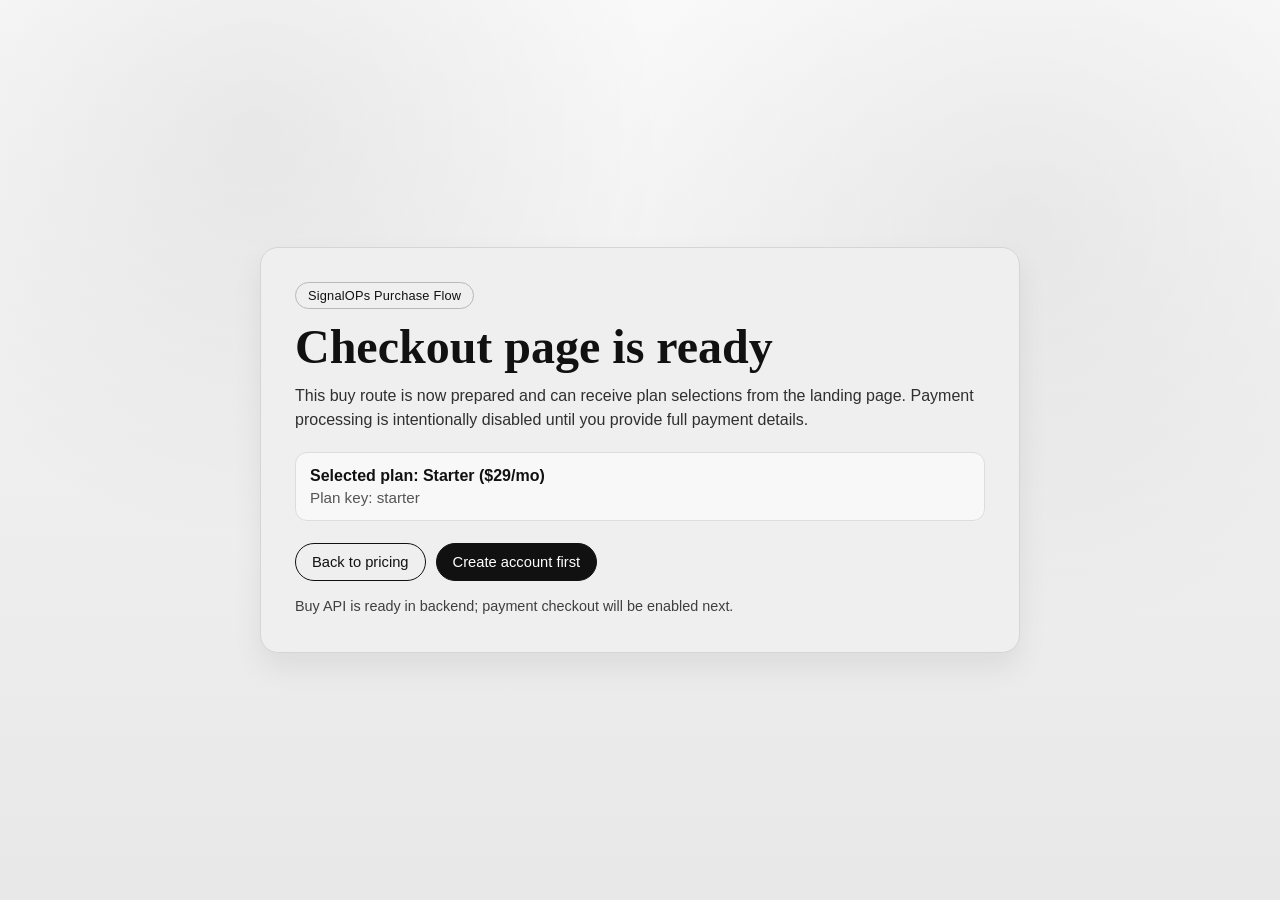
==== web/buy/index.html @ 2381d6da "Building SignalOps in the weekend." ====
<!DOCTYPE html>
<html lang="en">
<head>
  <meta charset="UTF-8" />
  <meta name="viewport" content="width=device-width, initial-scale=1.0" />
  <title>SignalOPs | Buy</title>
  <meta name="description" content="SignalOPs checkout preparation page." />
  <link rel="icon" type="image/svg+xml" href="/assets/favicon.svg" />
  <style>
    :root {
      --bg: #f3f3f3;
      --ink: #111111;
      --muted: #555555;
      --line: #d5d5d5;
      --card: #efefef;
      --radius: 18px;
      --shadow: 0 14px 30px rgba(0, 0, 0, 0.07);
    }

    * {
      box-sizing: border-box;
    }

    body {
      margin: 0;
      min-height: 100vh;
      font-family: "Manrope", "Segoe UI", sans-serif;
      color: var(--ink);
      background:
        radial-gradient(circle at 20% 15%, rgba(0, 0, 0, 0.06), transparent 32%),
        radial-gradient(circle at 80% 25%, rgba(0, 0, 0, 0.05), transparent 34%),
        linear-gradient(180deg, #f9f9f9 0%, #efefef 50%, #e8e8e8 100%);
      display: grid;
      place-items: center;
      padding: 24px;
    }

    .shell {
      width: min(760px, 100%);
      border: 1px solid var(--line);
      border-radius: var(--radius);
      box-shadow: var(--shadow);
      background: var(--card);
      padding: clamp(20px, 3vw, 34px);
    }

    .kicker {
      display: inline-block;
      border: 1px solid #b8b8b8;
      border-radius: 999px;
      font-size: 0.8rem;
      letter-spacing: 0.2px;
      padding: 5px 12px;
      margin-bottom: 0.8rem;
    }

    h1 {
      margin: 0;
      line-height: 1.05;
      font-size: clamp(1.9rem, 5vw, 3rem);
      font-family: "Georgia", serif;
    }

    p {
      color: #2f2f2f;
      line-height: 1.55;
      margin-top: 0.7rem;
      margin-bottom: 0;
    }

    .panel {
      margin-top: 1.2rem;
      padding: 14px;
      border-radius: 12px;
      background: #f8f8f8;
      border: 1px solid #dddddd;
    }

    .meta {
      font-size: 0.95rem;
      color: var(--muted);
      margin-top: 0.2rem;
    }

    .actions {
      margin-top: 1.4rem;
      display: flex;
      flex-wrap: wrap;
      gap: 10px;
    }

    .btn {
      text-decoration: none;
      color: #ffffff;
      background: var(--ink);
      border: 1px solid var(--ink);
      border-radius: 999px;
      padding: 10px 16px;
      font-size: 0.92rem;
    }

    .btn.ghost {
      color: var(--ink);
      background: transparent;
    }

    .status {
      margin-top: 0.9rem;
      font-size: 0.9rem;
      color: #3f3f3f;
      min-height: 1.2rem;
    }
  </style>
</head>
<body>
  <main class="shell">
    <div class="kicker">SignalOPs Purchase Flow</div>
    <h1>Checkout page is ready</h1>
    <p>
      This buy route is now prepared and can receive plan selections from the landing page.
      Payment processing is intentionally disabled until you provide full payment details.
    </p>

    <section class="panel">
      <strong id="planLabel">Selected plan: Starter</strong>
      <div class="meta" id="planMeta">Plan key: starter</div>
    </section>

    <div class="actions">
      <a class="btn ghost" href="/v1/#pricing">Back to pricing</a>
      <a class="btn" href="/login/#register">Create account first</a>
    </div>

    <p class="status" id="statusText">Checking buy API readiness...</p>
  </main>

  <script>
    (function () {
      var params = new URLSearchParams(window.location.search);
      var plan = (params.get("plan") || "starter").trim().toLowerCase();
      var labelMap = {
        free: "Free",
        starter: "Starter ($29/mo)",
        pro: "Pro ($99/mo)"
      };

      var planLabel = document.getElementById("planLabel");
      var planMeta = document.getElementById("planMeta");
      var statusText = document.getElementById("statusText");

      if (planLabel) {
        planLabel.textContent = "Selected plan: " + (labelMap[plan] || "Starter ($29/mo)");
      }
      if (planMeta) {
        planMeta.textContent = "Plan key: " + (labelMap[plan] ? plan : "starter");
      }

      fetch("/api/v1/buy?plan=" + encodeURIComponent(plan), { method: "GET" })
        .then(function (response) {
          if (!response.ok) {
            throw new Error("Buy API returned " + response.status);
          }
          return response.json();
        })
        .then(function (payload) {
          var message = payload && payload.message ? payload.message : "Buy API is ready.";
          if (statusText) {
            statusText.textContent = message;
          }
        })
        .catch(function () {
          if (statusText) {
            statusText.textContent = "Buy API is ready in backend; payment checkout will be enabled next.";
          }
        });
    })();
  </script>
</body>
</html>
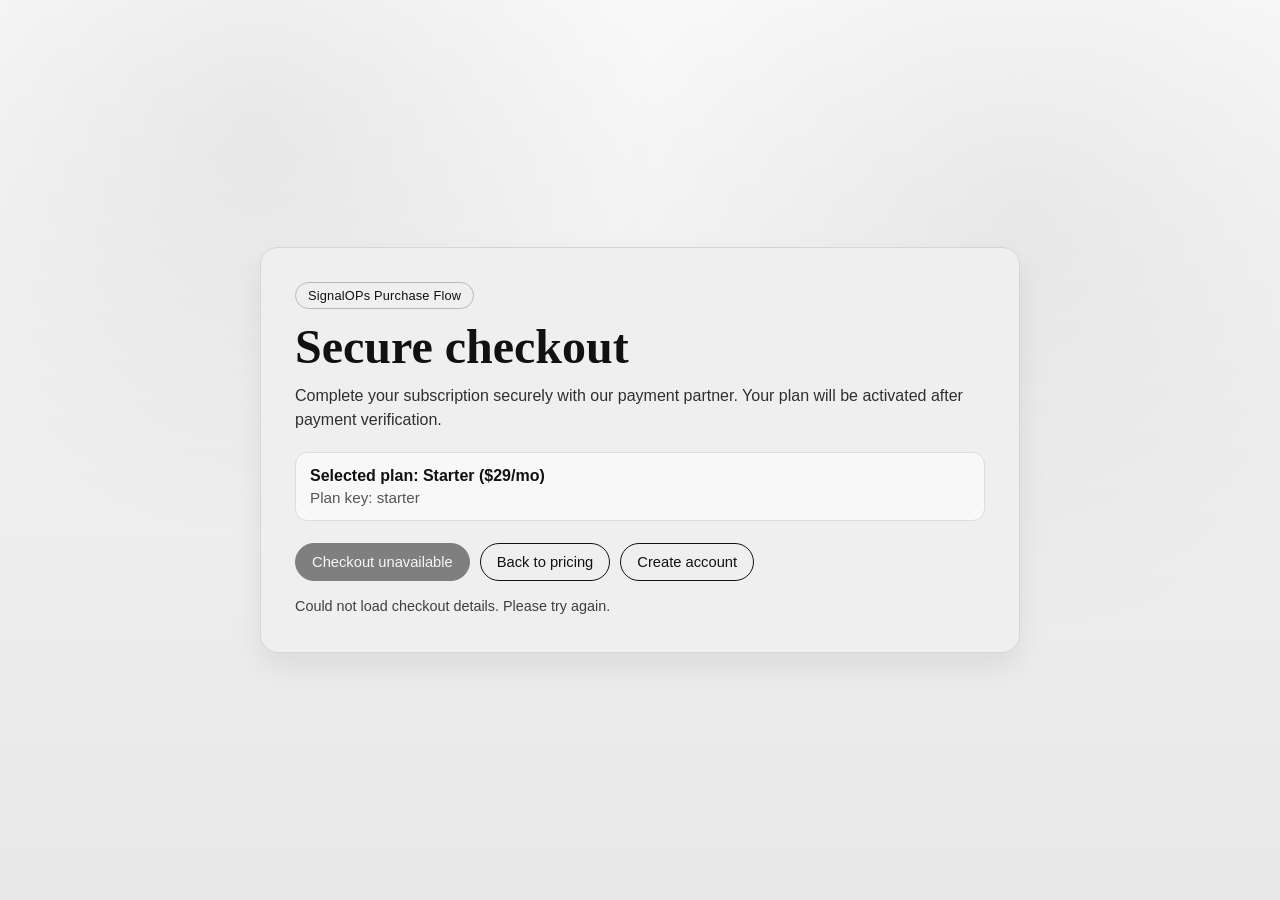
==== commit 3c973a6b: "Payment.. implementing. ongoing" ====
--- a/web/buy/index.html
+++ b/web/buy/index.html
@@ -3,177 +3,34 @@
 <head>
   <meta charset="UTF-8" />
   <meta name="viewport" content="width=device-width, initial-scale=1.0" />
-  <title>SignalOPs | Buy</title>
-  <meta name="description" content="SignalOPs checkout preparation page." />
+  <title>SignalOPs | Checkout</title>
+  <meta name="description" content="SignalOPs secure checkout page." />
   <link rel="icon" type="image/svg+xml" href="/assets/favicon.svg" />
-  <style>
-    :root {
-      --bg: #f3f3f3;
-      --ink: #111111;
-      --muted: #555555;
-      --line: #d5d5d5;
-      --card: #efefef;
-      --radius: 18px;
-      --shadow: 0 14px 30px rgba(0, 0, 0, 0.07);
-    }
-
-    * {
-      box-sizing: border-box;
-    }
-
-    body {
-      margin: 0;
-      min-height: 100vh;
-      font-family: "Manrope", "Segoe UI", sans-serif;
-      color: var(--ink);
-      background:
-        radial-gradient(circle at 20% 15%, rgba(0, 0, 0, 0.06), transparent 32%),
-        radial-gradient(circle at 80% 25%, rgba(0, 0, 0, 0.05), transparent 34%),
-        linear-gradient(180deg, #f9f9f9 0%, #efefef 50%, #e8e8e8 100%);
-      display: grid;
-      place-items: center;
-      padding: 24px;
-    }
-
-    .shell {
-      width: min(760px, 100%);
-      border: 1px solid var(--line);
-      border-radius: var(--radius);
-      box-shadow: var(--shadow);
-      background: var(--card);
-      padding: clamp(20px, 3vw, 34px);
-    }
-
-    .kicker {
-      display: inline-block;
-      border: 1px solid #b8b8b8;
-      border-radius: 999px;
-      font-size: 0.8rem;
-      letter-spacing: 0.2px;
-      padding: 5px 12px;
-      margin-bottom: 0.8rem;
-    }
-
-    h1 {
-      margin: 0;
-      line-height: 1.05;
-      font-size: clamp(1.9rem, 5vw, 3rem);
-      font-family: "Georgia", serif;
-    }
-
-    p {
-      color: #2f2f2f;
-      line-height: 1.55;
-      margin-top: 0.7rem;
-      margin-bottom: 0;
-    }
-
-    .panel {
-      margin-top: 1.2rem;
-      padding: 14px;
-      border-radius: 12px;
-      background: #f8f8f8;
-      border: 1px solid #dddddd;
-    }
-
-    .meta {
-      font-size: 0.95rem;
-      color: var(--muted);
-      margin-top: 0.2rem;
-    }
-
-    .actions {
-      margin-top: 1.4rem;
-      display: flex;
-      flex-wrap: wrap;
-      gap: 10px;
-    }
-
-    .btn {
-      text-decoration: none;
-      color: #ffffff;
-      background: var(--ink);
-      border: 1px solid var(--ink);
-      border-radius: 999px;
-      padding: 10px 16px;
-      font-size: 0.92rem;
-    }
-
-    .btn.ghost {
-      color: var(--ink);
-      background: transparent;
-    }
-
-    .status {
-      margin-top: 0.9rem;
-      font-size: 0.9rem;
-      color: #3f3f3f;
-      min-height: 1.2rem;
-    }
-  </style>
+  <link rel="stylesheet" href="css/styles.css" />
 </head>
 <body>
   <main class="shell">
     <div class="kicker">SignalOPs Purchase Flow</div>
-    <h1>Checkout page is ready</h1>
+    <h1>Secure checkout</h1>
     <p>
-      This buy route is now prepared and can receive plan selections from the landing page.
-      Payment processing is intentionally disabled until you provide full payment details.
+      Complete your subscription securely with our payment partner.
+      Your plan will be activated after payment verification.
     </p>
 
     <section class="panel">
-      <strong id="planLabel">Selected plan: Starter</strong>
+      <strong id="planLabel">Selected plan: Starter ($29/mo)</strong>
       <div class="meta" id="planMeta">Plan key: starter</div>
     </section>
 
     <div class="actions">
+      <a class="btn" id="checkoutBtn" href="#" aria-disabled="true">Continue to checkout</a>
       <a class="btn ghost" href="/v1/#pricing">Back to pricing</a>
-      <a class="btn" href="/login/#register">Create account first</a>
+      <a class="btn ghost" id="accountBtn" href="/login/#register">Create account</a>
     </div>
 
     <p class="status" id="statusText">Checking buy API readiness...</p>
   </main>
 
-  <script>
-    (function () {
-      var params = new URLSearchParams(window.location.search);
-      var plan = (params.get("plan") || "starter").trim().toLowerCase();
-      var labelMap = {
-        free: "Free",
-        starter: "Starter ($29/mo)",
-        pro: "Pro ($99/mo)"
-      };
-
-      var planLabel = document.getElementById("planLabel");
-      var planMeta = document.getElementById("planMeta");
-      var statusText = document.getElementById("statusText");
-
-      if (planLabel) {
-        planLabel.textContent = "Selected plan: " + (labelMap[plan] || "Starter ($29/mo)");
-      }
-      if (planMeta) {
-        planMeta.textContent = "Plan key: " + (labelMap[plan] ? plan : "starter");
-      }
-
-      fetch("/api/v1/buy?plan=" + encodeURIComponent(plan), { method: "GET" })
-        .then(function (response) {
-          if (!response.ok) {
-            throw new Error("Buy API returned " + response.status);
-          }
-          return response.json();
-        })
-        .then(function (payload) {
-          var message = payload && payload.message ? payload.message : "Buy API is ready.";
-          if (statusText) {
-            statusText.textContent = message;
-          }
-        })
-        .catch(function () {
-          if (statusText) {
-            statusText.textContent = "Buy API is ready in backend; payment checkout will be enabled next.";
-          }
-        });
-    })();
-  </script>
+  <script src="js/main.js"></script>
 </body>
 </html>
--- a/web/buy/css/styles.css
+++ b/web/buy/css/styles.css
@@ -0,0 +1,103 @@
+:root {
+  --bg: #f3f3f3;
+  --ink: #111111;
+  --muted: #555555;
+  --line: #d5d5d5;
+  --card: #efefef;
+  --radius: 18px;
+  --shadow: 0 14px 30px rgba(0, 0, 0, 0.07);
+}
+
+* {
+  box-sizing: border-box;
+}
+
+body {
+  margin: 0;
+  min-height: 100vh;
+  font-family: "Manrope", "Segoe UI", sans-serif;
+  color: var(--ink);
+  background:
+    radial-gradient(circle at 20% 15%, rgba(0, 0, 0, 0.06), transparent 32%),
+    radial-gradient(circle at 80% 25%, rgba(0, 0, 0, 0.05), transparent 34%),
+    linear-gradient(180deg, #f9f9f9 0%, #efefef 50%, #e8e8e8 100%);
+  display: grid;
+  place-items: center;
+  padding: 24px;
+}
+
+.shell {
+  width: min(760px, 100%);
+  border: 1px solid var(--line);
+  border-radius: var(--radius);
+  box-shadow: var(--shadow);
+  background: var(--card);
+  padding: clamp(20px, 3vw, 34px);
+}
+
+.kicker {
+  display: inline-block;
+  border: 1px solid #b8b8b8;
+  border-radius: 999px;
+  font-size: 0.8rem;
+  letter-spacing: 0.2px;
+  padding: 5px 12px;
+  margin-bottom: 0.8rem;
+}
+
+h1 {
+  margin: 0;
+  line-height: 1.05;
+  font-size: clamp(1.9rem, 5vw, 3rem);
+  font-family: "Georgia", serif;
+}
+
+p {
+  color: #2f2f2f;
+  line-height: 1.55;
+  margin-top: 0.7rem;
+  margin-bottom: 0;
+}
+
+.panel {
+  margin-top: 1.2rem;
+  padding: 14px;
+  border-radius: 12px;
+  background: #f8f8f8;
+  border: 1px solid #dddddd;
+}
+
+.meta {
+  font-size: 0.95rem;
+  color: var(--muted);
+  margin-top: 0.2rem;
+}
+
+.actions {
+  margin-top: 1.4rem;
+  display: flex;
+  flex-wrap: wrap;
+  gap: 10px;
+}
+
+.btn {
+  text-decoration: none;
+  color: #ffffff;
+  background: var(--ink);
+  border: 1px solid var(--ink);
+  border-radius: 999px;
+  padding: 10px 16px;
+  font-size: 0.92rem;
+}
+
+.btn.ghost {
+  color: var(--ink);
+  background: transparent;
+}
+
+.status {
+  margin-top: 0.9rem;
+  font-size: 0.9rem;
+  color: #3f3f3f;
+  min-height: 1.2rem;
+}
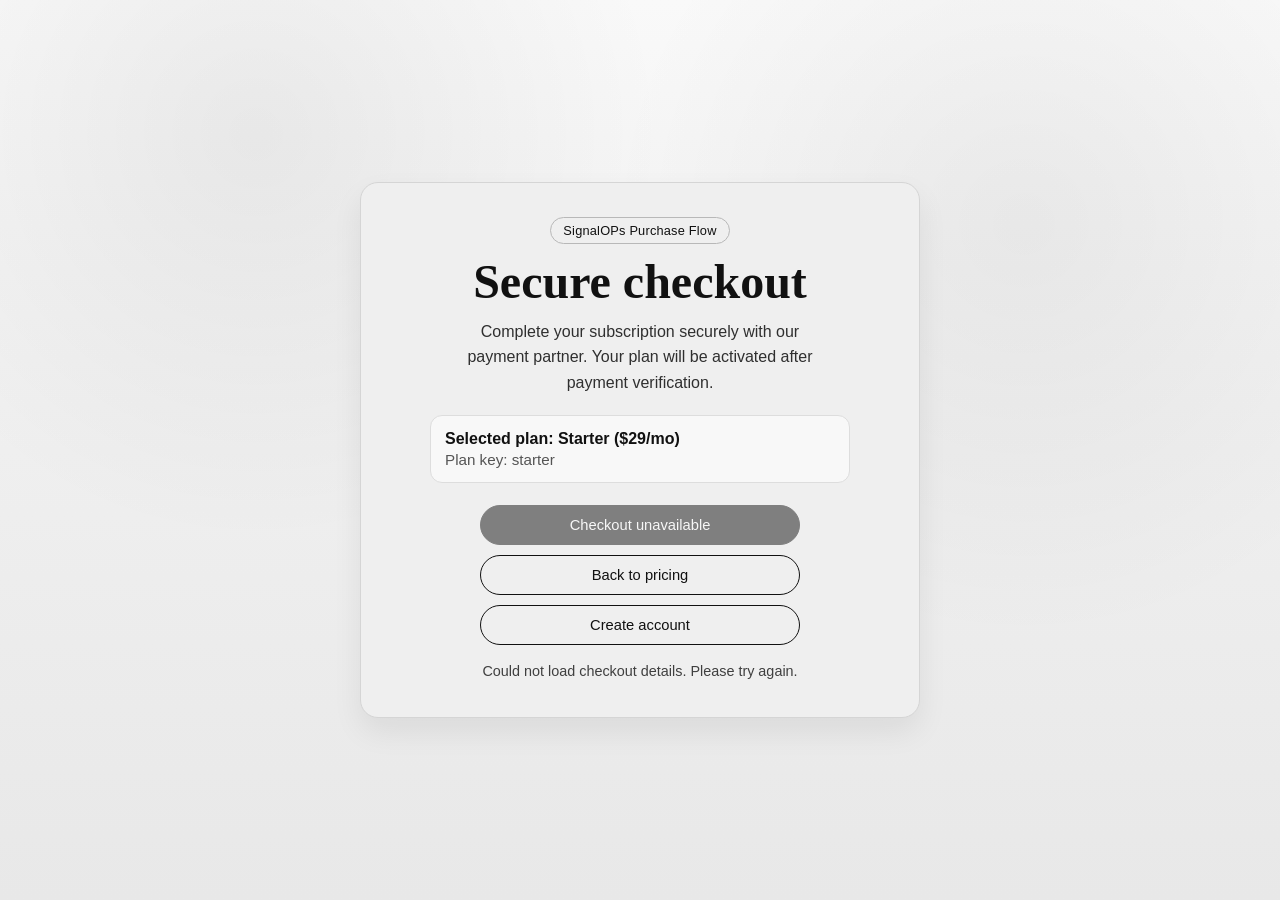
==== commit 8eb5c1cb: "Payment.. implementing. ongoing" ====
--- a/web/buy/index.html
+++ b/web/buy/index.html
@@ -12,7 +12,7 @@
   <main class="shell">
     <div class="kicker">SignalOPs Purchase Flow</div>
     <h1>Secure checkout</h1>
-    <p>
+    <p class="lead">
       Complete your subscription securely with our payment partner.
       Your plan will be activated after payment verification.
     </p>
--- a/web/buy/css/styles.css
+++ b/web/buy/css/styles.css
@@ -27,12 +27,16 @@
 }
 
 .shell {
-  width: min(760px, 100%);
+  width: min(560px, 100%);
   border: 1px solid var(--line);
   border-radius: var(--radius);
   box-shadow: var(--shadow);
   background: var(--card);
-  padding: clamp(20px, 3vw, 34px);
+  padding: clamp(22px, 3vw, 34px);
+  display: flex;
+  flex-direction: column;
+  align-items: center;
+  text-align: center;
 }
 
 .kicker {
@@ -48,23 +52,30 @@
 h1 {
   margin: 0;
   line-height: 1.05;
-  font-size: clamp(1.9rem, 5vw, 3rem);
+  font-size: clamp(2rem, 5vw, 3rem);
   font-family: "Georgia", serif;
 }
 
 p {
   color: #2f2f2f;
-  line-height: 1.55;
+  line-height: 1.6;
   margin-top: 0.7rem;
   margin-bottom: 0;
 }
 
+.lead {
+  max-width: 40ch;
+}
+
 .panel {
   margin-top: 1.2rem;
+  width: 100%;
+  max-width: 420px;
   padding: 14px;
   border-radius: 12px;
   background: #f8f8f8;
   border: 1px solid #dddddd;
+  text-align: left;
 }
 
 .meta {
@@ -76,8 +87,10 @@
 .actions {
   margin-top: 1.4rem;
   display: flex;
-  flex-wrap: wrap;
+  flex-direction: column;
+  align-items: center;
   gap: 10px;
+  width: 100%;
 }
 
 .btn {
@@ -86,8 +99,10 @@
   background: var(--ink);
   border: 1px solid var(--ink);
   border-radius: 999px;
-  padding: 10px 16px;
+  padding: 11px 16px;
   font-size: 0.92rem;
+  width: 100%;
+  max-width: 320px;
 }
 
 .btn.ghost {
@@ -100,4 +115,5 @@
   font-size: 0.9rem;
   color: #3f3f3f;
   min-height: 1.2rem;
+  max-width: 42ch;
 }
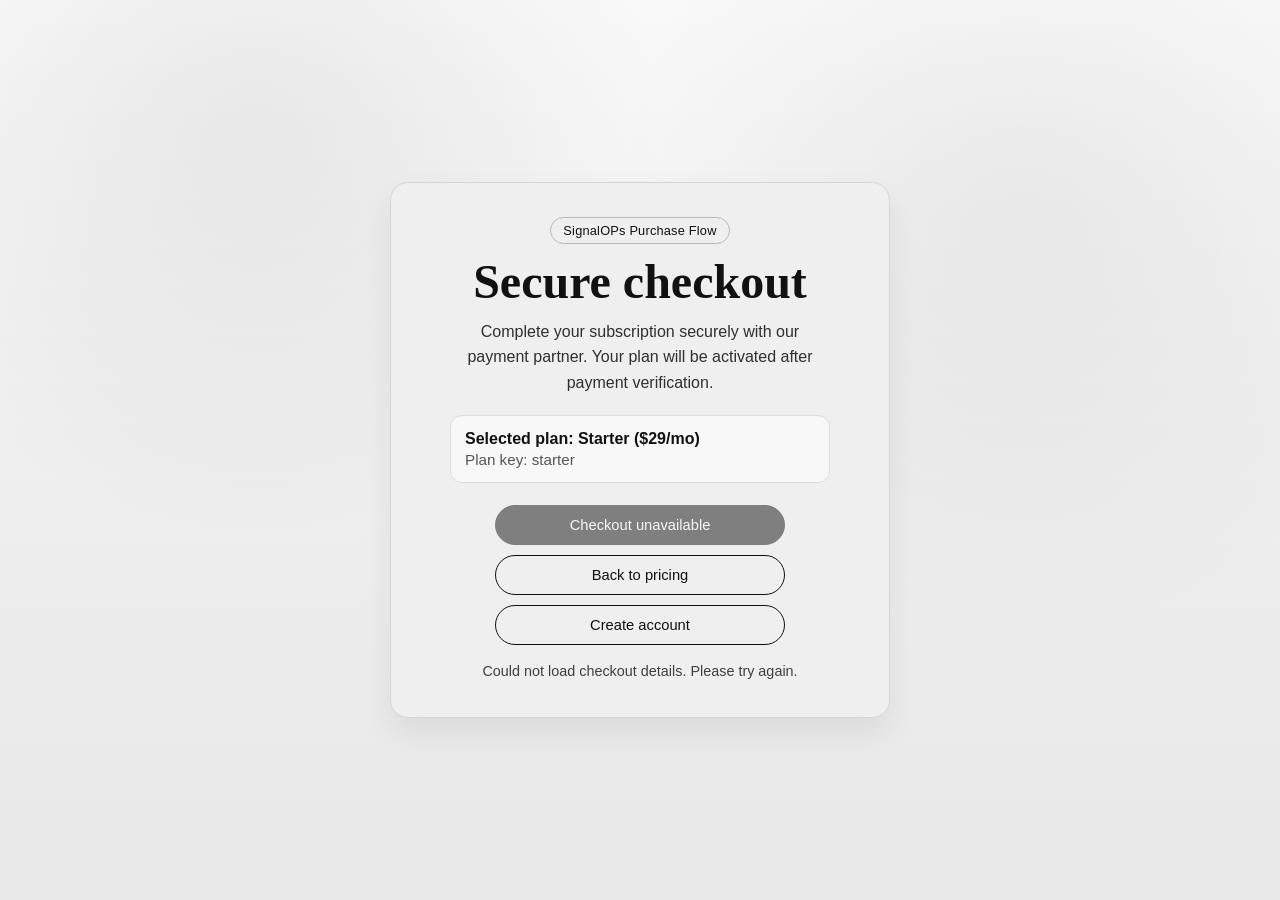
==== commit bdb2258d: "switched-to-inline-payment-not-payment-link.. implementing. ongoing" ====
--- a/web/buy/index.html
+++ b/web/buy/index.html
@@ -23,14 +23,16 @@
     </section>
 
     <div class="actions">
-      <a class="btn" id="checkoutBtn" href="#" aria-disabled="true">Continue to checkout</a>
+      <button class="btn" id="checkoutBtn" type="button" aria-disabled="true">Continue to checkout</button>
       <a class="btn ghost" href="/v1/#pricing">Back to pricing</a>
       <a class="btn ghost" id="accountBtn" href="/login/#register">Create account</a>
     </div>
 
     <p class="status" id="statusText">Checking buy API readiness...</p>
+    <div class="activation-badge is-hidden" id="activationBadge" aria-live="polite"></div>
   </main>
 
+  <script src="https://checkout.flutterwave.com/v3.js"></script>
   <script src="js/main.js"></script>
 </body>
 </html>
--- a/web/buy/css/styles.css
+++ b/web/buy/css/styles.css
@@ -27,7 +27,7 @@
 }
 
 .shell {
-  width: min(560px, 100%);
+  width: min(500px, 100%);
   border: 1px solid var(--line);
   border-radius: var(--radius);
   box-shadow: var(--shadow);
@@ -70,7 +70,7 @@
 .panel {
   margin-top: 1.2rem;
   width: 100%;
-  max-width: 420px;
+  max-width: 380px;
   padding: 14px;
   border-radius: 12px;
   background: #f8f8f8;
@@ -94,6 +94,7 @@
 }
 
 .btn {
+  appearance: none;
   text-decoration: none;
   color: #ffffff;
   background: var(--ink);
@@ -101,8 +102,10 @@
   border-radius: 999px;
   padding: 11px 16px;
   font-size: 0.92rem;
+  font-family: inherit;
+  cursor: pointer;
   width: 100%;
-  max-width: 320px;
+  max-width: 290px;
 }
 
 .btn.ghost {
@@ -117,3 +120,35 @@
   min-height: 1.2rem;
   max-width: 42ch;
 }
+
+.activation-badge {
+  margin-top: 0.65rem;
+  border: 1px solid #cdcdcd;
+  border-radius: 999px;
+  padding: 6px 12px;
+  font-size: 0.82rem;
+  letter-spacing: 0.1px;
+  color: #2a2a2a;
+  background: #f9f9f9;
+}
+
+.activation-badge.is-hidden {
+  display: none;
+}
+
+.activation-badge.is-pending {
+  border-color: #b7b7b7;
+  background: #f1f1f1;
+}
+
+.activation-badge.is-success {
+  border-color: #7a7a7a;
+  background: #e7e7e7;
+  color: #151515;
+}
+
+.activation-badge.is-error {
+  border-color: #9d9d9d;
+  background: #efefef;
+  color: #2d2d2d;
+}
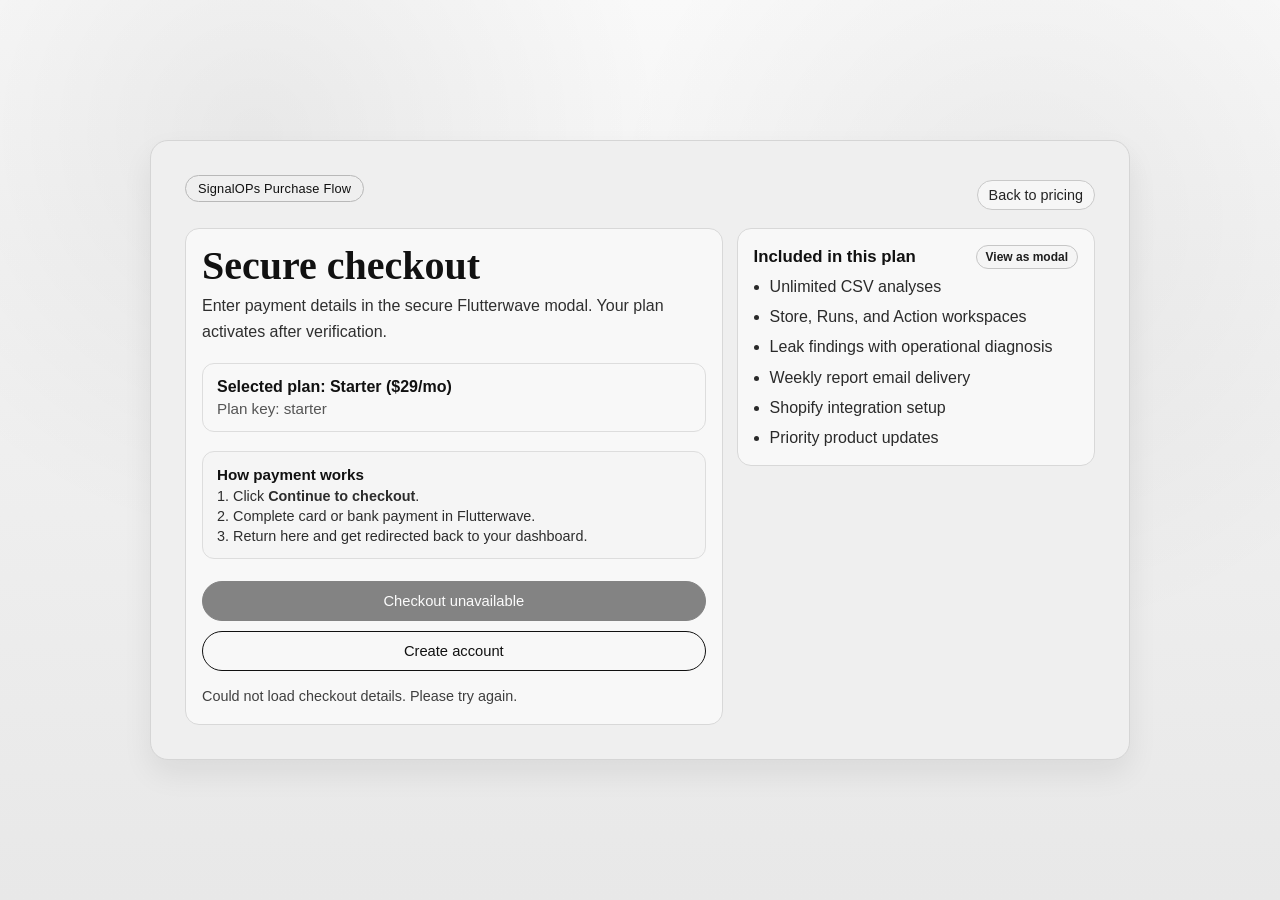
==== commit 34c84714: "feat:payment-fixes-to-panel... implementing. ongoing" ====
--- a/web/buy/index.html
+++ b/web/buy/index.html
@@ -10,27 +10,63 @@
 </head>
 <body>
   <main class="shell">
-    <div class="kicker">SignalOPs Purchase Flow</div>
-    <h1>Secure checkout</h1>
-    <p class="lead">
-      Complete your subscription securely with our payment partner.
-      Your plan will be activated after payment verification.
-    </p>
+    <header class="topbar">
+      <div class="kicker">SignalOPs Purchase Flow</div>
+      <a class="top-link" href="/v1/#pricing">Back to pricing</a>
+    </header>
 
-    <section class="panel">
-      <strong id="planLabel">Selected plan: Starter ($29/mo)</strong>
-      <div class="meta" id="planMeta">Plan key: starter</div>
+    <section class="checkout-grid">
+      <article class="checkout-pane">
+        <h1>Secure checkout</h1>
+        <p class="lead">
+          Enter payment details in the secure Flutterwave modal. Your plan activates after verification.
+        </p>
+
+        <section class="panel">
+          <strong id="planLabel">Selected plan: Starter ($29/mo)</strong>
+          <div class="meta" id="planMeta">Plan key: starter</div>
+        </section>
+
+        <section class="panel subtle">
+          <h2>How payment works</h2>
+          <ol class="steps">
+            <li>Click <strong>Continue to checkout</strong>.</li>
+            <li>Complete card or bank payment in Flutterwave.</li>
+            <li>Return here and get redirected back to your dashboard.</li>
+          </ol>
+        </section>
+
+        <div class="actions">
+          <button class="btn" id="checkoutBtn" type="button" aria-disabled="true">Continue to checkout</button>
+          <a class="btn ghost" id="accountBtn" href="/login/#register">Create account</a>
+        </div>
+
+        <p class="status" id="statusText">Checking buy API readiness...</p>
+        <div class="activation-badge is-hidden" id="activationBadge" aria-live="polite"></div>
+      </article>
+
+      <aside class="features-pane" aria-label="Plan features">
+        <div class="features-head">
+          <h2>Included in this plan</h2>
+          <button id="viewFeaturesBtn" class="link-btn" type="button">View as modal</button>
+        </div>
+        <ul id="planFeatureList" class="feature-list">
+          <li>Loading plan features...</li>
+        </ul>
+      </aside>
     </section>
+  </main>
 
-    <div class="actions">
-      <button class="btn" id="checkoutBtn" type="button" aria-disabled="true">Continue to checkout</button>
-      <a class="btn ghost" href="/v1/#pricing">Back to pricing</a>
-      <a class="btn ghost" id="accountBtn" href="/login/#register">Create account</a>
+  <div id="featuresModal" class="feature-modal" hidden>
+    <div class="feature-modal-card" role="dialog" aria-modal="true" aria-labelledby="features-modal-title">
+      <header class="feature-modal-head">
+        <h3 id="features-modal-title">Plan features</h3>
+        <button id="closeFeaturesBtn" class="close-btn" type="button" aria-label="Close">Close</button>
+      </header>
+      <p id="featuresModalPlan" class="feature-modal-plan">Starter</p>
+      <ul id="planFeatureModalList" class="feature-list modal-list"></ul>
     </div>
-
-    <p class="status" id="statusText">Checking buy API readiness...</p>
-    <div class="activation-badge is-hidden" id="activationBadge" aria-live="polite"></div>
-  </main>
+  </div>
 
   <script src="https://checkout.flutterwave.com/v3.js"></script>
   <script src="js/main.js"></script>
--- a/web/buy/css/styles.css
+++ b/web/buy/css/styles.css
@@ -27,16 +27,35 @@
 }
 
 .shell {
-  width: min(500px, 100%);
+  width: min(980px, 100%);
   border: 1px solid var(--line);
   border-radius: var(--radius);
   box-shadow: var(--shadow);
   background: var(--card);
   padding: clamp(22px, 3vw, 34px);
+  display: grid;
+  gap: 14px;
+}
+
+.topbar {
   display: flex;
-  flex-direction: column;
   align-items: center;
-  text-align: center;
+  justify-content: space-between;
+  gap: 10px;
+}
+
+.top-link {
+  color: #232323;
+  font-size: 0.9rem;
+  text-decoration: none;
+  border: 1px solid #c9c9c9;
+  border-radius: 999px;
+  padding: 6px 11px;
+  background: #f6f6f6;
+}
+
+.top-link:hover {
+  background: #f0f0f0;
 }
 
 .kicker {
@@ -49,10 +68,25 @@
   margin-bottom: 0.8rem;
 }
 
+.checkout-grid {
+  display: grid;
+  grid-template-columns: 1.2fr 0.8fr;
+  gap: 14px;
+  align-items: start;
+}
+
+.checkout-pane,
+.features-pane {
+  border: 1px solid #d8d8d8;
+  border-radius: 14px;
+  background: #f8f8f8;
+  padding: 16px;
+}
+
 h1 {
-  margin: 0;
+  margin: 0 0 0.35rem;
   line-height: 1.05;
-  font-size: clamp(2rem, 5vw, 3rem);
+  font-size: clamp(1.8rem, 4vw, 2.5rem);
   font-family: "Georgia", serif;
 }
 
@@ -64,13 +98,13 @@
 }
 
 .lead {
-  max-width: 40ch;
+  max-width: 52ch;
+  margin-top: 0.1rem;
 }
 
 .panel {
   margin-top: 1.2rem;
   width: 100%;
-  max-width: 380px;
   padding: 14px;
   border-radius: 12px;
   background: #f8f8f8;
@@ -78,17 +112,36 @@
   text-align: left;
 }
 
+.panel h2 {
+  margin: 0 0 0.3rem;
+  font-size: 0.95rem;
+}
+
+.panel.subtle {
+  background: #f5f5f5;
+}
+
 .meta {
   font-size: 0.95rem;
   color: var(--muted);
   margin-top: 0.2rem;
 }
 
+.steps {
+  margin: 0.15rem 0 0;
+  padding-left: 1rem;
+  display: grid;
+  gap: 4px;
+}
+
+.steps li {
+  color: #2d2d2d;
+  font-size: 0.9rem;
+}
+
 .actions {
   margin-top: 1.4rem;
-  display: flex;
-  flex-direction: column;
-  align-items: center;
+  display: grid;
   gap: 10px;
   width: 100%;
 }
@@ -105,7 +158,8 @@
   font-family: inherit;
   cursor: pointer;
   width: 100%;
-  max-width: 290px;
+  max-width: 100%;
+  text-align: center;
 }
 
 .btn.ghost {
@@ -121,6 +175,108 @@
   max-width: 42ch;
 }
 
+.features-head {
+  display: flex;
+  align-items: center;
+  justify-content: space-between;
+  gap: 8px;
+  margin-bottom: 0.35rem;
+}
+
+.features-head h2 {
+  margin: 0;
+  font-size: 1.05rem;
+}
+
+.link-btn {
+  border: 1px solid #c6c6c6;
+  background: #f5f5f5;
+  color: #1e1e1e;
+  border-radius: 999px;
+  font-size: 0.75rem;
+  font-weight: 700;
+  padding: 4px 9px;
+  cursor: pointer;
+}
+
+.link-btn:hover {
+  background: #ededed;
+}
+
+.feature-list {
+  margin: 0;
+  padding-left: 1rem;
+  display: grid;
+  gap: 7px;
+}
+
+.feature-list li {
+  color: #2a2a2a;
+  line-height: 1.45;
+}
+
+.feature-modal {
+  position: fixed;
+  inset: 0;
+  display: grid;
+  place-items: center;
+  padding: 16px;
+  background: rgba(0, 0, 0, 0.28);
+  z-index: 40;
+}
+
+.feature-modal[hidden] {
+  display: none;
+}
+
+.feature-modal-card {
+  width: min(520px, 95vw);
+  border: 1px solid #d2d2d2;
+  border-radius: 16px;
+  background: #f8f8f8;
+  box-shadow: 0 22px 52px rgba(0, 0, 0, 0.2);
+  padding: 14px;
+}
+
+.feature-modal-head {
+  display: flex;
+  align-items: center;
+  justify-content: space-between;
+  gap: 8px;
+  margin-bottom: 0.2rem;
+}
+
+.feature-modal-head h3 {
+  margin: 0;
+  font-size: 1.05rem;
+}
+
+.feature-modal-plan {
+  margin: 0 0 0.45rem;
+  color: #3b3b3b;
+  font-size: 0.9rem;
+}
+
+.close-btn {
+  border: 1px solid #c9c9c9;
+  border-radius: 999px;
+  background: #f2f2f2;
+  color: #1c1c1c;
+  font-size: 0.72rem;
+  font-weight: 700;
+  padding: 4px 9px;
+  cursor: pointer;
+}
+
+.close-btn:hover {
+  background: #ebebeb;
+}
+
+.modal-list {
+  max-height: 60vh;
+  overflow-y: auto;
+}
+
 .activation-badge {
   margin-top: 0.65rem;
   border: 1px solid #cdcdcd;
@@ -152,3 +308,9 @@
   background: #efefef;
   color: #2d2d2d;
 }
+
+@media (max-width: 900px) {
+  .checkout-grid {
+    grid-template-columns: 1fr;
+  }
+}
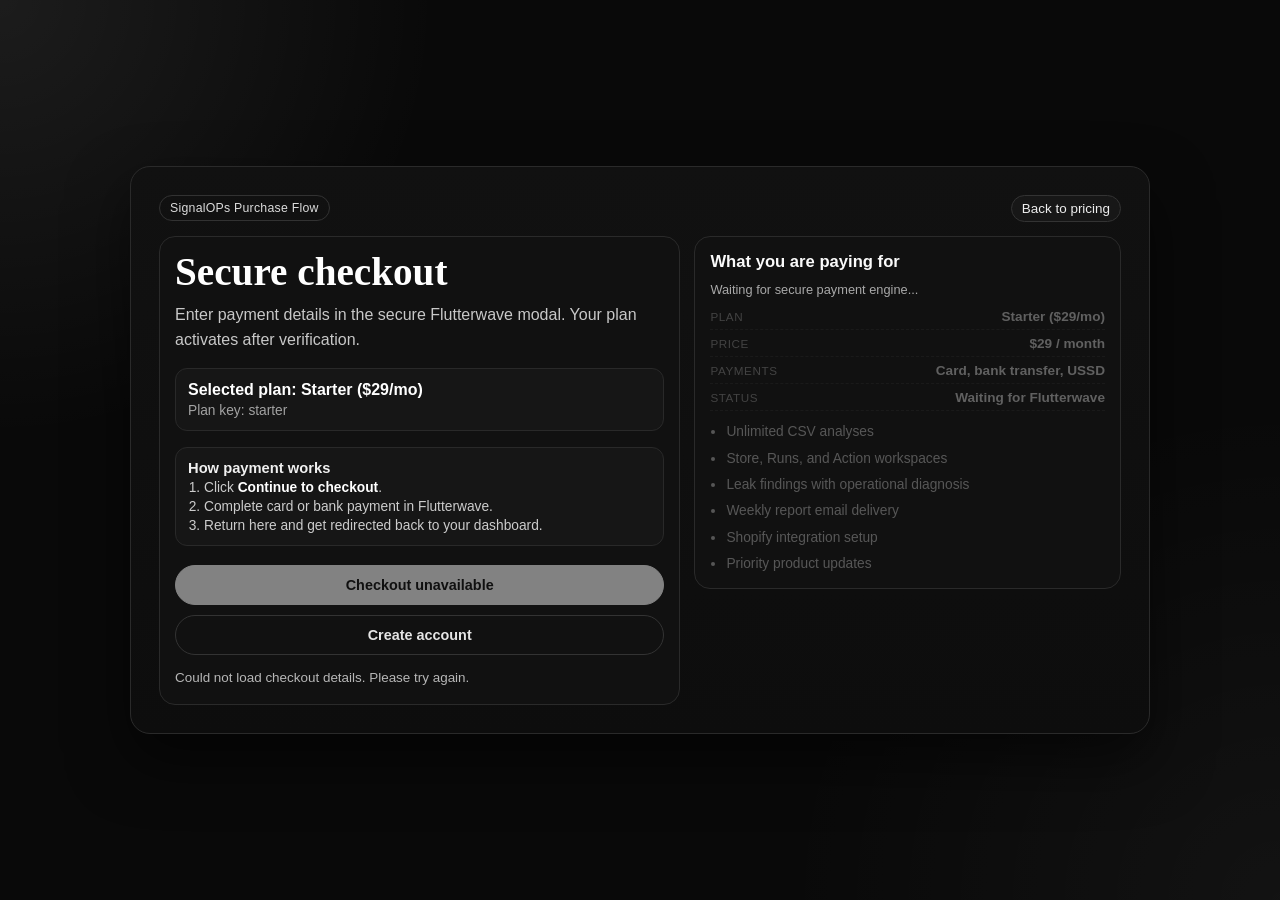
==== commit f687ea98: "feat:payment-fixes-to-panel... implementing. ongoing" ====
--- a/web/buy/index.html
+++ b/web/buy/index.html
@@ -45,11 +45,29 @@
         <div class="activation-badge is-hidden" id="activationBadge" aria-live="polite"></div>
       </article>
 
-      <aside class="features-pane" aria-label="Plan features">
+      <aside id="offerPane" class="features-pane is-locked" aria-label="Plan features">
         <div class="features-head">
-          <h2>Included in this plan</h2>
-          <button id="viewFeaturesBtn" class="link-btn" type="button">View as modal</button>
+          <h2>What you are paying for</h2>
         </div>
+        <p id="offerLockText" class="offer-lock-text">Waiting for secure payment engine...</p>
+        <dl id="paymentSummary" class="payment-summary" hidden>
+          <div>
+            <dt>Plan</dt>
+            <dd id="summaryPlan">Starter</dd>
+          </div>
+          <div>
+            <dt>Price</dt>
+            <dd id="summaryAmount">$29 / month</dd>
+          </div>
+          <div>
+            <dt>Payments</dt>
+            <dd id="summaryOptions">Card, bank transfer, USSD</dd>
+          </div>
+          <div>
+            <dt>Status</dt>
+            <dd id="summaryStatus">Ready</dd>
+          </div>
+        </dl>
         <ul id="planFeatureList" class="feature-list">
           <li>Loading plan features...</li>
         </ul>
@@ -57,17 +75,6 @@
     </section>
   </main>
 
-  <div id="featuresModal" class="feature-modal" hidden>
-    <div class="feature-modal-card" role="dialog" aria-modal="true" aria-labelledby="features-modal-title">
-      <header class="feature-modal-head">
-        <h3 id="features-modal-title">Plan features</h3>
-        <button id="closeFeaturesBtn" class="close-btn" type="button" aria-label="Close">Close</button>
-      </header>
-      <p id="featuresModalPlan" class="feature-modal-plan">Starter</p>
-      <ul id="planFeatureModalList" class="feature-list modal-list"></ul>
-    </div>
-  </div>
-
   <script src="https://checkout.flutterwave.com/v3.js"></script>
   <script src="js/main.js"></script>
 </body>
--- a/web/buy/css/styles.css
+++ b/web/buy/css/styles.css
@@ -1,11 +1,12 @@
 :root {
-  --bg: #f3f3f3;
-  --ink: #111111;
-  --muted: #555555;
-  --line: #d5d5d5;
-  --card: #efefef;
-  --radius: 18px;
-  --shadow: 0 14px 30px rgba(0, 0, 0, 0.07);
+  --bg: #090909;
+  --surface: #111111;
+  --surface-2: #161616;
+  --line: #2a2a2a;
+  --ink: #f5f5f5;
+  --muted: #a2a2a2;
+  --accent: #ffffff;
+  --radius: 16px;
 }
 
 * {
@@ -18,21 +19,21 @@
   font-family: "Manrope", "Segoe UI", sans-serif;
   color: var(--ink);
   background:
-    radial-gradient(circle at 20% 15%, rgba(0, 0, 0, 0.06), transparent 32%),
-    radial-gradient(circle at 80% 25%, rgba(0, 0, 0, 0.05), transparent 34%),
-    linear-gradient(180deg, #f9f9f9 0%, #efefef 50%, #e8e8e8 100%);
+    radial-gradient(circle at 0% 0%, rgba(255, 255, 255, 0.08), transparent 28%),
+    radial-gradient(circle at 100% 100%, rgba(255, 255, 255, 0.04), transparent 32%),
+    var(--bg);
   display: grid;
   place-items: center;
   padding: 24px;
 }
 
 .shell {
-  width: min(980px, 100%);
+  width: min(1020px, 100%);
   border: 1px solid var(--line);
-  border-radius: var(--radius);
-  box-shadow: var(--shadow);
-  background: var(--card);
-  padding: clamp(22px, 3vw, 34px);
+  border-radius: 20px;
+  background: linear-gradient(180deg, #111111 0%, #0d0d0d 100%);
+  box-shadow: 0 26px 60px rgba(0, 0, 0, 0.55);
+  padding: clamp(18px, 3vw, 28px);
   display: grid;
   gap: 14px;
 }
@@ -44,103 +45,104 @@
   gap: 10px;
 }
 
-.top-link {
-  color: #232323;
-  font-size: 0.9rem;
-  text-decoration: none;
-  border: 1px solid #c9c9c9;
-  border-radius: 999px;
-  padding: 6px 11px;
-  background: #f6f6f6;
-}
-
-.top-link:hover {
-  background: #f0f0f0;
-}
-
 .kicker {
   display: inline-block;
-  border: 1px solid #b8b8b8;
-  border-radius: 999px;
-  font-size: 0.8rem;
-  letter-spacing: 0.2px;
-  padding: 5px 12px;
-  margin-bottom: 0.8rem;
+  border: 1px solid #323232;
+  border-radius: 999px;
+  font-size: 0.77rem;
+  color: #dbdbdb;
+  letter-spacing: 0.02em;
+  padding: 5px 10px;
+}
+
+.top-link {
+  color: #ededed;
+  font-size: 0.84rem;
+  text-decoration: none;
+  border: 1px solid #333333;
+  border-radius: 999px;
+  padding: 5px 10px;
+  background: #171717;
+}
+
+.top-link:hover {
+  background: #1f1f1f;
 }
 
 .checkout-grid {
   display: grid;
-  grid-template-columns: 1.2fr 0.8fr;
+  grid-template-columns: 1.1fr 0.9fr;
   gap: 14px;
   align-items: start;
 }
 
 .checkout-pane,
 .features-pane {
-  border: 1px solid #d8d8d8;
-  border-radius: 14px;
-  background: #f8f8f8;
-  padding: 16px;
+  border: 1px solid #2a2a2a;
+  border-radius: var(--radius);
+  background: var(--surface);
+  padding: 15px;
 }
 
 h1 {
   margin: 0 0 0.35rem;
-  line-height: 1.05;
-  font-size: clamp(1.8rem, 4vw, 2.5rem);
+  line-height: 1.02;
+  font-size: clamp(1.8rem, 4vw, 2.45rem);
   font-family: "Georgia", serif;
+  color: #ffffff;
 }
 
 p {
-  color: #2f2f2f;
-  line-height: 1.6;
-  margin-top: 0.7rem;
+  color: #c8c8c8;
+  line-height: 1.55;
+  margin-top: 0.68rem;
   margin-bottom: 0;
 }
 
 .lead {
   max-width: 52ch;
-  margin-top: 0.1rem;
 }
 
 .panel {
-  margin-top: 1.2rem;
+  margin-top: 1rem;
   width: 100%;
-  padding: 14px;
+  padding: 12px;
   border-radius: 12px;
-  background: #f8f8f8;
-  border: 1px solid #dddddd;
+  background: var(--surface-2);
+  border: 1px solid #292929;
   text-align: left;
 }
 
+.panel strong {
+  color: #ffffff;
+}
+
 .panel h2 {
-  margin: 0 0 0.3rem;
-  font-size: 0.95rem;
-}
-
-.panel.subtle {
-  background: #f5f5f5;
+  margin: 0 0 0.25rem;
+  font-size: 0.92rem;
+  color: #f0f0f0;
 }
 
 .meta {
-  font-size: 0.95rem;
+  font-size: 0.86rem;
   color: var(--muted);
   margin-top: 0.2rem;
 }
 
 .steps {
-  margin: 0.15rem 0 0;
+  margin: 0.1rem 0 0;
   padding-left: 1rem;
   display: grid;
   gap: 4px;
 }
 
 .steps li {
-  color: #2d2d2d;
-  font-size: 0.9rem;
+  color: #cccccc;
+  font-size: 0.86rem;
 }
 
 .actions {
-  margin-top: 1.4rem;
+  margin-top: 1.2rem;
   display: grid;
   gap: 10px;
   width: 100%;
@@ -149,164 +151,140 @@
 .btn {
   appearance: none;
   text-decoration: none;
-  color: #ffffff;
-  background: var(--ink);
-  border: 1px solid var(--ink);
+  color: #101010;
+  background: #f3f3f3;
+  border: 1px solid #f3f3f3;
   border-radius: 999px;
   padding: 11px 16px;
-  font-size: 0.92rem;
+  font-size: 0.9rem;
   font-family: inherit;
+  font-weight: 700;
   cursor: pointer;
   width: 100%;
-  max-width: 100%;
   text-align: center;
 }
 
+.btn:hover {
+  background: #ffffff;
+}
+
 .btn.ghost {
-  color: var(--ink);
+  color: #e5e5e5;
   background: transparent;
+  border-color: #333333;
+  font-weight: 600;
+}
+
+.btn.ghost:hover {
+  background: #1b1b1b;
 }
 
 .status {
-  margin-top: 0.9rem;
-  font-size: 0.9rem;
-  color: #3f3f3f;
+  margin-top: 0.85rem;
+  font-size: 0.84rem;
+  color: #b7b7b7;
   min-height: 1.2rem;
-  max-width: 42ch;
-}
-
-.features-head {
-  display: flex;
-  align-items: center;
-  justify-content: space-between;
-  gap: 8px;
-  margin-bottom: 0.35rem;
+}
+
+.activation-badge {
+  margin-top: 0.55rem;
+  border: 1px solid #353535;
+  border-radius: 999px;
+  padding: 6px 10px;
+  font-size: 0.76rem;
+  color: #d7d7d7;
+  background: #171717;
+}
+
+.activation-badge.is-hidden {
+  display: none;
+}
+
+.activation-badge.is-pending {
+  border-color: #4a4a4a;
+  color: #f0f0f0;
+}
+
+.activation-badge.is-success {
+  border-color: #3e6a52;
+  background: #102016;
+  color: #cce8d7;
+}
+
+.activation-badge.is-error {
+  border-color: #704040;
+  background: #271414;
+  color: #f0d0d0;
+}
+
+.features-pane {
+  position: relative;
 }
 
 .features-head h2 {
   margin: 0;
-  font-size: 1.05rem;
-}
-
-.link-btn {
-  border: 1px solid #c6c6c6;
-  background: #f5f5f5;
-  color: #1e1e1e;
-  border-radius: 999px;
-  font-size: 0.75rem;
+  font-size: 1.04rem;
+  color: #fafafa;
+}
+
+.offer-lock-text {
+  margin: 0.5rem 0 0.2rem;
+  font-size: 0.8rem;
+  color: #a9a9a9;
+}
+
+.payment-summary {
+  margin: 0.6rem 0 0.2rem;
+  display: grid;
+  gap: 6px;
+}
+
+.payment-summary div {
+  display: flex;
+  align-items: baseline;
+  justify-content: space-between;
+  gap: 12px;
+  border-bottom: 1px dashed #2d2d2d;
+  padding-bottom: 5px;
+}
+
+.payment-summary dt {
+  font-size: 0.73rem;
+  text-transform: uppercase;
+  letter-spacing: 0.05em;
+  color: #9e9e9e;
+}
+
+.payment-summary dd {
+  margin: 0;
+  font-size: 0.85rem;
+  color: #f2f2f2;
   font-weight: 700;
-  padding: 4px 9px;
-  cursor: pointer;
-}
-
-.link-btn:hover {
-  background: #ededed;
+  text-align: right;
 }
 
 .feature-list {
-  margin: 0;
+  margin: 0.7rem 0 0;
   padding-left: 1rem;
   display: grid;
   gap: 7px;
 }
 
 .feature-list li {
-  color: #2a2a2a;
-  line-height: 1.45;
-}
-
-.feature-modal {
-  position: fixed;
-  inset: 0;
-  display: grid;
-  place-items: center;
-  padding: 16px;
-  background: rgba(0, 0, 0, 0.28);
-  z-index: 40;
-}
-
-.feature-modal[hidden] {
-  display: none;
-}
-
-.feature-modal-card {
-  width: min(520px, 95vw);
-  border: 1px solid #d2d2d2;
-  border-radius: 16px;
-  background: #f8f8f8;
-  box-shadow: 0 22px 52px rgba(0, 0, 0, 0.2);
-  padding: 14px;
-}
-
-.feature-modal-head {
-  display: flex;
-  align-items: center;
-  justify-content: space-between;
-  gap: 8px;
-  margin-bottom: 0.2rem;
-}
-
-.feature-modal-head h3 {
-  margin: 0;
-  font-size: 1.05rem;
-}
-
-.feature-modal-plan {
-  margin: 0 0 0.45rem;
-  color: #3b3b3b;
-  font-size: 0.9rem;
-}
-
-.close-btn {
-  border: 1px solid #c9c9c9;
-  border-radius: 999px;
-  background: #f2f2f2;
-  color: #1c1c1c;
-  font-size: 0.72rem;
-  font-weight: 700;
-  padding: 4px 9px;
-  cursor: pointer;
-}
-
-.close-btn:hover {
-  background: #ebebeb;
-}
-
-.modal-list {
-  max-height: 60vh;
-  overflow-y: auto;
-}
-
-.activation-badge {
-  margin-top: 0.65rem;
-  border: 1px solid #cdcdcd;
-  border-radius: 999px;
-  padding: 6px 12px;
-  font-size: 0.82rem;
-  letter-spacing: 0.1px;
-  color: #2a2a2a;
-  background: #f9f9f9;
-}
-
-.activation-badge.is-hidden {
-  display: none;
-}
-
-.activation-badge.is-pending {
-  border-color: #b7b7b7;
-  background: #f1f1f1;
-}
-
-.activation-badge.is-success {
-  border-color: #7a7a7a;
-  background: #e7e7e7;
-  color: #151515;
-}
-
-.activation-badge.is-error {
-  border-color: #9d9d9d;
-  background: #efefef;
-  color: #2d2d2d;
+  color: #d7d7d7;
+  font-size: 0.86rem;
+  line-height: 1.4;
+}
+
+.features-pane.is-locked .payment-summary,
+.features-pane.is-locked .feature-list {
+  opacity: 0.35;
+  filter: blur(0.2px);
+}
+
+.features-pane.is-ready {
+  border-color: #3a3a3a;
+  background: linear-gradient(180deg, #121212 0%, #101010 100%);
 }
 
 @media (max-width: 900px) {
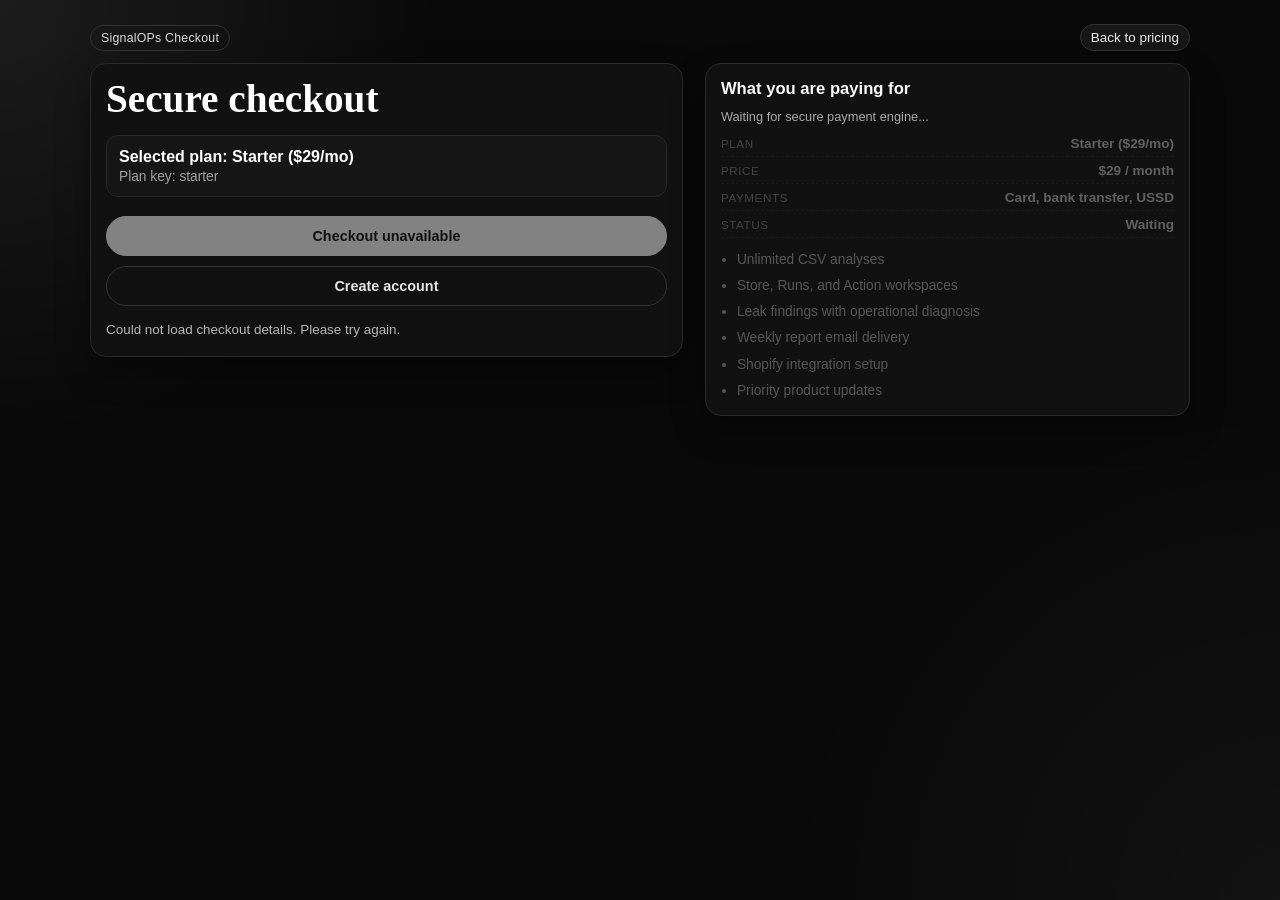
==== commit 8bda5e01: "feat:theme-switching... implementing. ongoing" ====
--- a/web/buy/index.html
+++ b/web/buy/index.html
@@ -9,70 +9,56 @@
   <link rel="stylesheet" href="css/styles.css" />
 </head>
 <body>
-  <main class="shell">
-    <header class="topbar">
-      <div class="kicker">SignalOPs Purchase Flow</div>
-      <a class="top-link" href="/v1/#pricing">Back to pricing</a>
-    </header>
+  <header class="topbar">
+    <div class="kicker">SignalOPs Checkout</div>
+    <a class="top-link" href="/v1/#pricing">Back to pricing</a>
+  </header>
 
-    <section class="checkout-grid">
-      <article class="checkout-pane">
-        <h1>Secure checkout</h1>
-        <p class="lead">
-          Enter payment details in the secure Flutterwave modal. Your plan activates after verification.
-        </p>
+  <main class="checkout-grid">
+    <article class="checkout-pane">
+      <h1>Secure checkout</h1>
 
-        <section class="panel">
-          <strong id="planLabel">Selected plan: Starter ($29/mo)</strong>
-          <div class="meta" id="planMeta">Plan key: starter</div>
-        </section>
+      <section class="panel">
+        <strong id="planLabel">Selected plan: Starter ($29/mo)</strong>
+        <div class="meta" id="planMeta">Plan key: starter</div>
+      </section>
 
-        <section class="panel subtle">
-          <h2>How payment works</h2>
-          <ol class="steps">
-            <li>Click <strong>Continue to checkout</strong>.</li>
-            <li>Complete card or bank payment in Flutterwave.</li>
-            <li>Return here and get redirected back to your dashboard.</li>
-          </ol>
-        </section>
+      <div class="actions">
+        <button class="btn" id="checkoutBtn" type="button" aria-disabled="true">Continue to checkout</button>
+        <a class="btn ghost" id="accountBtn" href="/login/#register">Create account</a>
+      </div>
 
-        <div class="actions">
-          <button class="btn" id="checkoutBtn" type="button" aria-disabled="true">Continue to checkout</button>
-          <a class="btn ghost" id="accountBtn" href="/login/#register">Create account</a>
+      <p class="status" id="statusText">Checking payment readiness...</p>
+      <div class="activation-badge is-hidden" id="activationBadge" aria-live="polite"></div>
+    </article>
+
+    <aside id="offerPane" class="features-pane is-locked" aria-label="Plan features">
+      <div class="features-head">
+        <h2>What you are paying for</h2>
+      </div>
+      <p id="offerLockText" class="offer-lock-text">Waiting for secure payment engine...</p>
+      <dl id="paymentSummary" class="payment-summary" hidden>
+        <div>
+          <dt>Plan</dt>
+          <dd id="summaryPlan">Starter</dd>
         </div>
-
-        <p class="status" id="statusText">Checking buy API readiness...</p>
-        <div class="activation-badge is-hidden" id="activationBadge" aria-live="polite"></div>
-      </article>
-
-      <aside id="offerPane" class="features-pane is-locked" aria-label="Plan features">
-        <div class="features-head">
-          <h2>What you are paying for</h2>
+        <div>
+          <dt>Price</dt>
+          <dd id="summaryAmount">$29 / month</dd>
         </div>
-        <p id="offerLockText" class="offer-lock-text">Waiting for secure payment engine...</p>
-        <dl id="paymentSummary" class="payment-summary" hidden>
-          <div>
-            <dt>Plan</dt>
-            <dd id="summaryPlan">Starter</dd>
-          </div>
-          <div>
-            <dt>Price</dt>
-            <dd id="summaryAmount">$29 / month</dd>
-          </div>
-          <div>
-            <dt>Payments</dt>
-            <dd id="summaryOptions">Card, bank transfer, USSD</dd>
-          </div>
-          <div>
-            <dt>Status</dt>
-            <dd id="summaryStatus">Ready</dd>
-          </div>
-        </dl>
-        <ul id="planFeatureList" class="feature-list">
-          <li>Loading plan features...</li>
-        </ul>
-      </aside>
-    </section>
+        <div>
+          <dt>Payments</dt>
+          <dd id="summaryOptions">Card, bank transfer, USSD</dd>
+        </div>
+        <div>
+          <dt>Status</dt>
+          <dd id="summaryStatus">Ready</dd>
+        </div>
+      </dl>
+      <ul id="planFeatureList" class="feature-list">
+        <li>Loading plan features...</li>
+      </ul>
+    </aside>
   </main>
 
   <script src="https://checkout.flutterwave.com/v3.js"></script>
--- a/web/buy/css/styles.css
+++ b/web/buy/css/styles.css
@@ -22,23 +22,13 @@
     radial-gradient(circle at 0% 0%, rgba(255, 255, 255, 0.08), transparent 28%),
     radial-gradient(circle at 100% 100%, rgba(255, 255, 255, 0.04), transparent 32%),
     var(--bg);
-  display: grid;
-  place-items: center;
+  display: block;
   padding: 24px;
 }
 
-.shell {
-  width: min(1020px, 100%);
-  border: 1px solid var(--line);
-  border-radius: 20px;
-  background: linear-gradient(180deg, #111111 0%, #0d0d0d 100%);
-  box-shadow: 0 26px 60px rgba(0, 0, 0, 0.55);
-  padding: clamp(18px, 3vw, 28px);
-  display: grid;
-  gap: 14px;
-}
-
 .topbar {
+  width: min(1100px, 100%);
+  margin: 0 auto 12px;
   display: flex;
   align-items: center;
   justify-content: space-between;
@@ -70,9 +60,11 @@
 }
 
 .checkout-grid {
+  width: min(1100px, 100%);
+  margin: 0 auto;
   display: grid;
   grid-template-columns: 1.1fr 0.9fr;
-  gap: 14px;
+  gap: 22px;
   align-items: start;
 }
 
@@ -82,6 +74,7 @@
   border-radius: var(--radius);
   background: var(--surface);
   padding: 15px;
+  box-shadow: 0 14px 32px rgba(0, 0, 0, 0.35);
 }
 
 h1 {
@@ -97,10 +90,6 @@
   line-height: 1.55;
   margin-top: 0.68rem;
   margin-bottom: 0;
-}
-
-.lead {
-  max-width: 52ch;
 }
 
 .panel {
@@ -117,28 +106,10 @@
   color: #ffffff;
 }
 
-.panel h2 {
-  margin: 0 0 0.25rem;
-  font-size: 0.92rem;
-  color: #f0f0f0;
-}
-
 .meta {
   font-size: 0.86rem;
   color: var(--muted);
   margin-top: 0.2rem;
-}
-
-.steps {
-  margin: 0.1rem 0 0;
-  padding-left: 1rem;
-  display: grid;
-  gap: 4px;
-}
-
-.steps li {
-  color: #cccccc;
-  font-size: 0.86rem;
 }
 
 .actions {
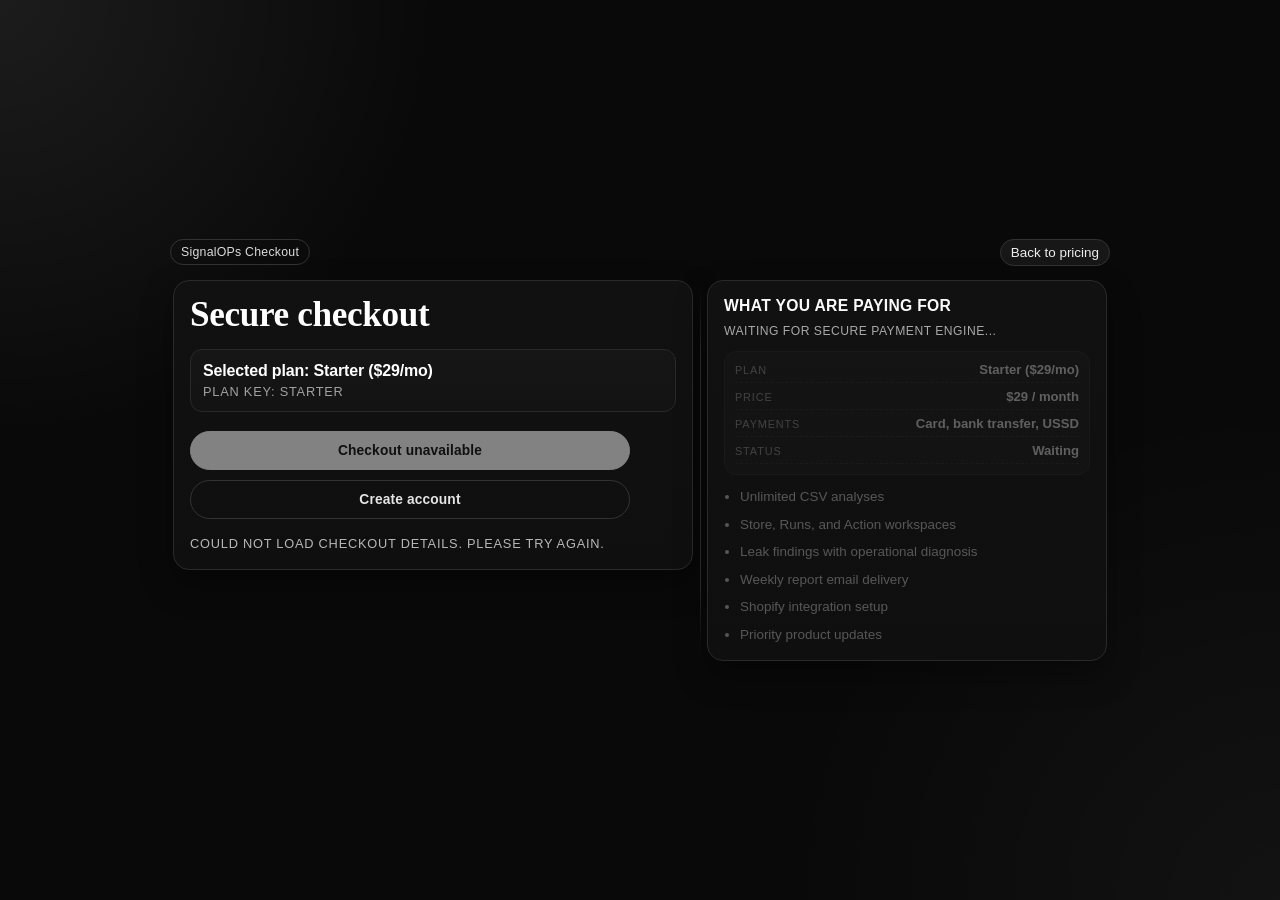
==== commit da4651d3: "feat:payment-fix-to-panel... implementing. ongoing" ====
--- a/web/buy/index.html
+++ b/web/buy/index.html
@@ -9,57 +9,59 @@
   <link rel="stylesheet" href="css/styles.css" />
 </head>
 <body>
-  <header class="topbar">
-    <div class="kicker">SignalOPs Checkout</div>
-    <a class="top-link" href="/v1/#pricing">Back to pricing</a>
-  </header>
+  <div class="page-shell">
+    <header class="topbar">
+      <div class="kicker">SignalOPs Checkout</div>
+      <a class="top-link" href="/v1/#pricing">Back to pricing</a>
+    </header>
 
-  <main class="checkout-grid">
-    <article class="checkout-pane">
-      <h1>Secure checkout</h1>
+    <main class="checkout-grid">
+      <article class="checkout-pane">
+        <h1>Secure checkout</h1>
 
-      <section class="panel">
-        <strong id="planLabel">Selected plan: Starter ($29/mo)</strong>
-        <div class="meta" id="planMeta">Plan key: starter</div>
-      </section>
+        <section class="panel">
+          <strong id="planLabel">Selected plan: Starter ($29/mo)</strong>
+          <div class="meta" id="planMeta">Plan key: starter</div>
+        </section>
 
-      <div class="actions">
-        <button class="btn" id="checkoutBtn" type="button" aria-disabled="true">Continue to checkout</button>
-        <a class="btn ghost" id="accountBtn" href="/login/#register">Create account</a>
-      </div>
+        <div class="actions">
+          <button class="btn" id="checkoutBtn" type="button" aria-disabled="true">Continue to checkout</button>
+          <a class="btn ghost" id="accountBtn" href="/login/#register">Create account</a>
+        </div>
 
-      <p class="status" id="statusText">Checking payment readiness...</p>
-      <div class="activation-badge is-hidden" id="activationBadge" aria-live="polite"></div>
-    </article>
+        <p class="status" id="statusText">Checking payment readiness...</p>
+        <div class="activation-badge is-hidden" id="activationBadge" aria-live="polite"></div>
+      </article>
 
-    <aside id="offerPane" class="features-pane is-locked" aria-label="Plan features">
-      <div class="features-head">
-        <h2>What you are paying for</h2>
-      </div>
-      <p id="offerLockText" class="offer-lock-text">Waiting for secure payment engine...</p>
-      <dl id="paymentSummary" class="payment-summary" hidden>
-        <div>
-          <dt>Plan</dt>
-          <dd id="summaryPlan">Starter</dd>
+      <aside id="offerPane" class="features-pane is-locked" aria-label="Plan features">
+        <div class="features-head">
+          <h2>What you are paying for</h2>
         </div>
-        <div>
-          <dt>Price</dt>
-          <dd id="summaryAmount">$29 / month</dd>
-        </div>
-        <div>
-          <dt>Payments</dt>
-          <dd id="summaryOptions">Card, bank transfer, USSD</dd>
-        </div>
-        <div>
-          <dt>Status</dt>
-          <dd id="summaryStatus">Ready</dd>
-        </div>
-      </dl>
-      <ul id="planFeatureList" class="feature-list">
-        <li>Loading plan features...</li>
-      </ul>
-    </aside>
-  </main>
+        <p id="offerLockText" class="offer-lock-text">Waiting for secure payment engine...</p>
+        <dl id="paymentSummary" class="payment-summary" hidden>
+          <div>
+            <dt>Plan</dt>
+            <dd id="summaryPlan">Starter</dd>
+          </div>
+          <div>
+            <dt>Price</dt>
+            <dd id="summaryAmount">$29 / month</dd>
+          </div>
+          <div>
+            <dt>Payments</dt>
+            <dd id="summaryOptions">Card, bank transfer, USSD</dd>
+          </div>
+          <div>
+            <dt>Status</dt>
+            <dd id="summaryStatus">Ready</dd>
+          </div>
+        </dl>
+        <ul id="planFeatureList" class="feature-list">
+          <li>Loading plan features...</li>
+        </ul>
+      </aside>
+    </main>
+  </div>
 
   <script src="https://checkout.flutterwave.com/v3.js"></script>
   <script src="js/main.js"></script>
--- a/web/buy/css/styles.css
+++ b/web/buy/css/styles.css
@@ -2,6 +2,7 @@
   --bg: #090909;
   --surface: #111111;
   --surface-2: #161616;
+  --surface-3: #1a1a1a;
   --line: #2a2a2a;
   --ink: #f5f5f5;
   --muted: #a2a2a2;
@@ -22,13 +23,20 @@
     radial-gradient(circle at 0% 0%, rgba(255, 255, 255, 0.08), transparent 28%),
     radial-gradient(circle at 100% 100%, rgba(255, 255, 255, 0.04), transparent 32%),
     var(--bg);
-  display: block;
+  display: grid;
+  place-items: center;
   padding: 24px;
 }
 
+.page-shell {
+  width: min(940px, 100%);
+  display: grid;
+  gap: 14px;
+}
+
 .topbar {
-  width: min(1100px, 100%);
-  margin: 0 auto 12px;
+  width: 100%;
+  margin: 0;
   display: flex;
   align-items: center;
   justify-content: space-between;
@@ -60,29 +68,49 @@
 }
 
 .checkout-grid {
-  width: min(1100px, 100%);
-  margin: 0 auto;
-  display: grid;
-  grid-template-columns: 1.1fr 0.9fr;
-  gap: 22px;
+  width: 100%;
+  margin: 0;
+  display: grid;
+  grid-template-columns: minmax(360px, 520px) minmax(320px, 400px);
+  justify-content: center;
+  gap: 14px;
   align-items: start;
+  position: relative;
+}
+
+.checkout-grid::before {
+  content: "";
+  position: absolute;
+  top: 8px;
+  bottom: 8px;
+  left: 56.4%;
+  width: 1px;
+  background: linear-gradient(
+    180deg,
+    transparent 0%,
+    rgba(255, 255, 255, 0.14) 18%,
+    rgba(255, 255, 255, 0.14) 82%,
+    transparent 100%
+  );
+  pointer-events: none;
 }
 
 .checkout-pane,
 .features-pane {
   border: 1px solid #2a2a2a;
   border-radius: var(--radius);
-  background: var(--surface);
-  padding: 15px;
+  background: linear-gradient(180deg, var(--surface) 0%, #0f0f0f 100%);
+  padding: 16px;
   box-shadow: 0 14px 32px rgba(0, 0, 0, 0.35);
 }
 
 h1 {
-  margin: 0 0 0.35rem;
+  margin: 0 0 0.32rem;
   line-height: 1.02;
-  font-size: clamp(1.8rem, 4vw, 2.45rem);
+  font-size: clamp(1.7rem, 3.4vw, 2.2rem);
   font-family: "Georgia", serif;
   color: #ffffff;
+  letter-spacing: -0.01em;
 }
 
 p {
@@ -97,26 +125,30 @@
   width: 100%;
   padding: 12px;
   border-radius: 12px;
-  background: var(--surface-2);
+  background: linear-gradient(180deg, var(--surface-2) 0%, #131313 100%);
   border: 1px solid #292929;
   text-align: left;
 }
 
 .panel strong {
   color: #ffffff;
+  font-size: 1rem;
+  letter-spacing: -0.01em;
 }
 
 .meta {
-  font-size: 0.86rem;
+  font-size: 0.8rem;
   color: var(--muted);
-  margin-top: 0.2rem;
+  margin-top: 0.26rem;
+  text-transform: uppercase;
+  letter-spacing: 0.06em;
 }
 
 .actions {
   margin-top: 1.2rem;
   display: grid;
   gap: 10px;
-  width: 100%;
+  width: min(440px, 100%);
 }
 
 .btn {
@@ -127,16 +159,19 @@
   border: 1px solid #f3f3f3;
   border-radius: 999px;
   padding: 11px 16px;
-  font-size: 0.9rem;
+  font-size: 0.86rem;
   font-family: inherit;
   font-weight: 700;
+  letter-spacing: 0.01em;
   cursor: pointer;
   width: 100%;
   text-align: center;
+  transition: transform 140ms ease, background 140ms ease;
 }
 
 .btn:hover {
   background: #ffffff;
+  transform: translateY(-1px);
 }
 
 .btn.ghost {
@@ -151,10 +186,12 @@
 }
 
 .status {
-  margin-top: 0.85rem;
-  font-size: 0.84rem;
+  margin-top: 0.92rem;
+  font-size: 0.8rem;
   color: #b7b7b7;
   min-height: 1.2rem;
+  text-transform: uppercase;
+  letter-spacing: 0.06em;
 }
 
 .activation-badge {
@@ -194,20 +231,28 @@
 
 .features-head h2 {
   margin: 0;
-  font-size: 1.04rem;
+  font-size: 0.98rem;
   color: #fafafa;
+  letter-spacing: 0.02em;
+  text-transform: uppercase;
 }
 
 .offer-lock-text {
-  margin: 0.5rem 0 0.2rem;
-  font-size: 0.8rem;
+  margin: 0.48rem 0 0.2rem;
+  font-size: 0.76rem;
   color: #a9a9a9;
+  letter-spacing: 0.04em;
+  text-transform: uppercase;
 }
 
 .payment-summary {
-  margin: 0.6rem 0 0.2rem;
+  margin: 0.62rem 0 0.2rem;
   display: grid;
   gap: 6px;
+  background: var(--surface-3);
+  border: 1px solid #2a2a2a;
+  border-radius: 12px;
+  padding: 10px;
 }
 
 .payment-summary div {
@@ -220,31 +265,31 @@
 }
 
 .payment-summary dt {
-  font-size: 0.73rem;
-  text-transform: uppercase;
-  letter-spacing: 0.05em;
+  font-size: 0.68rem;
+  text-transform: uppercase;
+  letter-spacing: 0.08em;
   color: #9e9e9e;
 }
 
 .payment-summary dd {
   margin: 0;
-  font-size: 0.85rem;
+  font-size: 0.82rem;
   color: #f2f2f2;
   font-weight: 700;
   text-align: right;
 }
 
 .feature-list {
-  margin: 0.7rem 0 0;
+  margin: 0.78rem 0 0;
   padding-left: 1rem;
   display: grid;
-  gap: 7px;
+  gap: 8px;
 }
 
 .feature-list li {
-  color: #d7d7d7;
-  font-size: 0.86rem;
-  line-height: 1.4;
+  color: #dadada;
+  font-size: 0.84rem;
+  line-height: 1.45;
 }
 
 .features-pane.is-locked .payment-summary,
@@ -259,7 +304,19 @@
 }
 
 @media (max-width: 900px) {
+  .page-shell {
+    width: min(640px, 100%);
+  }
+
   .checkout-grid {
     grid-template-columns: 1fr;
   }
-}
+
+  .checkout-grid::before {
+    display: none;
+  }
+
+  .actions {
+    width: 100%;
+  }
+}
